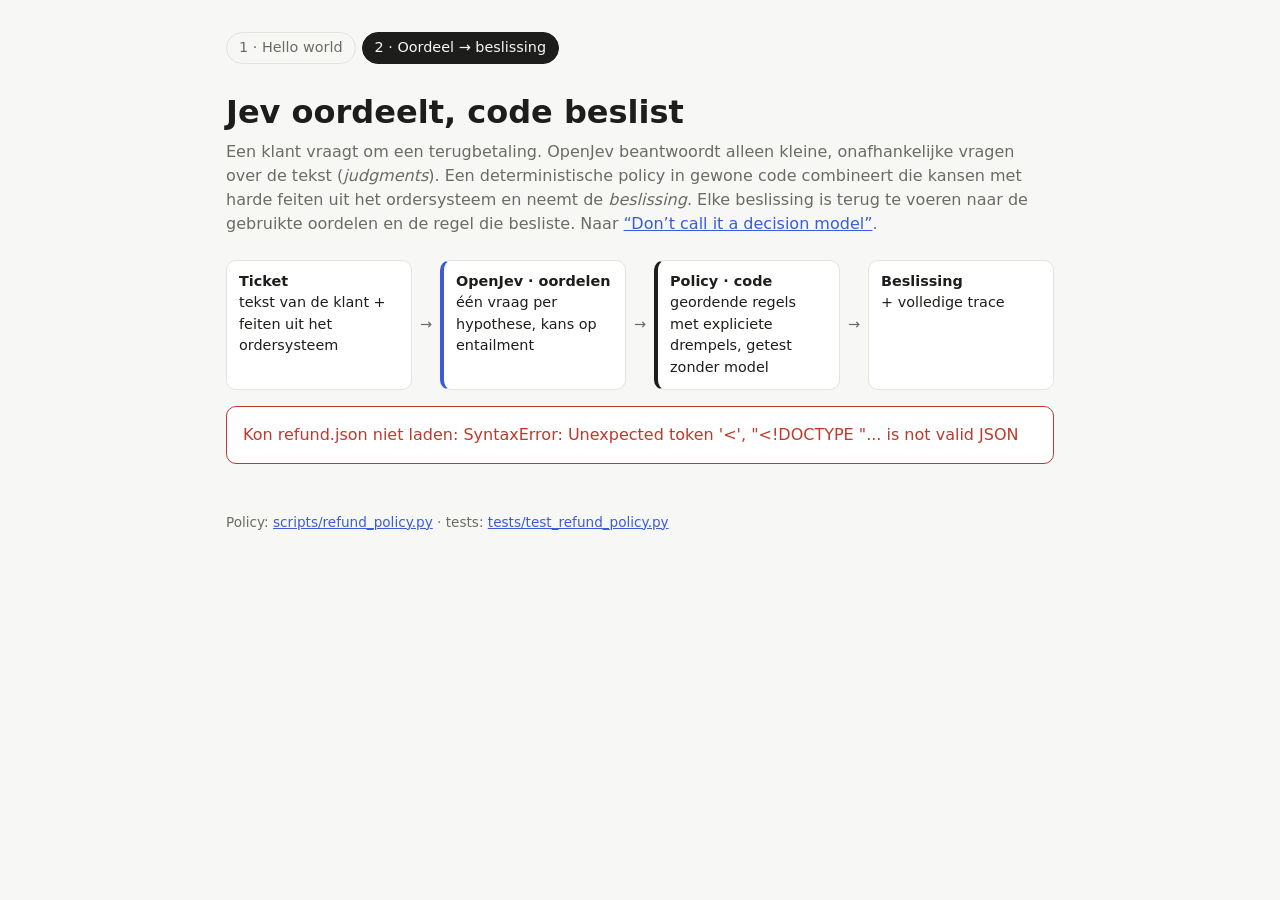
==== site/refund.html @ c5ee06b9 "Add demo 2: Jev judges, code decides (refund policy with trace) OpenJev answers atomic questions per" ====
<!doctype html>
<html lang="nl">
<head>
<meta charset="utf-8">
<meta name="viewport" content="width=device-width, initial-scale=1">
<title>Oordeel naar beslissing</title>
<link rel="stylesheet" href="style.css">
<style>
  :root { --warn: #b7791f; }
  @media (prefers-color-scheme: dark) { :root { --warn: #e0a84a; } }
  .flow { display: flex; align-items: stretch; gap: 8px; flex-wrap: wrap; margin: 8px 0 8px; }
  .flow > div { flex: 1 1 150px; background: var(--card); border: 1px solid var(--line);
                border-radius: 10px; padding: 10px 12px; font-size: .9rem; }
  .flow b { display: block; }
  .flow .ai { border-left: 4px solid var(--accent); }
  .flow .code { border-left: 4px solid var(--fg); }
  .flow .arrow { flex: 0 0 auto; border: 0; background: none; padding: 0; align-self: center;
                 color: var(--muted); }
  .step { font-size: .8rem; font-weight: 600; text-transform: uppercase; letter-spacing: .04em;
          color: var(--muted); margin: 16px 0 8px; }
  .ticket-head { display: flex; justify-content: space-between; gap: 12px; flex-wrap: wrap;
                 align-items: flex-start; }
  .ticket-text { margin: 0; font-weight: 500; flex: 1 1 300px; }
  .facts { display: flex; gap: 6px; flex-wrap: wrap; margin-top: 10px; }
  .jrow { display: grid; grid-template-columns: minmax(0, 1fr) auto; gap: 2px 12px; margin: 10px 0; }
  .jq { font-size: .9rem; }
  .jq code { font-size: .8rem; color: var(--muted); }
  .jv { font-variant-numeric: tabular-nums; font-size: .9rem; text-align: right; }
  .meter { grid-column: 1 / -1; position: relative; height: 10px; border-radius: 5px;
           background: var(--line); }
  .meter > span { position: absolute; left: 0; top: 0; bottom: 0; border-radius: 5px; }
  .meter i { position: absolute; top: -3px; bottom: -3px; width: 2px; background: var(--fg); opacity: .55; }
  .rules { list-style: none; padding: 0; margin: 0; font-size: .9rem; }
  .rules li { display: grid; grid-template-columns: 2.2em 1.6em minmax(0, 1fr); gap: 4px; padding: 5px 6px;
              border-radius: 6px; }
  .rules li.hit { background: color-mix(in srgb, var(--accent) 14%, transparent); font-weight: 500; }
  .rules li.skip { opacity: .45; }
  .rules .why { grid-column: 3; color: var(--muted); font-size: .82rem; font-weight: 400; }
  .decision { margin-top: 14px; padding-top: 12px; border-top: 1px solid var(--line); }
  table.params { border-collapse: collapse; font-size: .9rem; width: 100%; }
  table.params td { padding: 4px 8px; border-bottom: 1px solid var(--line); }
  table.params td:last-child { text-align: right; font-variant-numeric: tabular-nums; }
</style>
</head>
<body>
<main>
  <nav class="nav"><a href="./">1 · Hello world</a><a href="refund.html" aria-current="page">2 · Oordeel → beslissing</a></nav>
  <h1>Jev oordeelt, code beslist</h1>
  <p class="sub">Een klant vraagt om een terugbetaling. OpenJev beantwoordt alleen kleine, onafhankelijke
    vragen over de tekst (<i>judgments</i>). Een deterministische policy in gewone code combineert die
    kansen met harde feiten uit het ordersysteem en neemt de <i>beslissing</i>. Elke beslissing is terug
    te voeren naar de gebruikte oordelen en de regel die besliste.
    Naar <a href="https://typesafe.ai/blog/dont-call-it-a-decision-model">“Don’t call it a decision model”</a>.</p>

  <div class="flow" aria-label="Architectuur">
    <div><b>Ticket</b>tekst van de klant + feiten uit het ordersysteem</div>
    <div class="arrow" aria-hidden="true">→</div>
    <div class="ai"><b>OpenJev · oordelen</b>één vraag per hypothese, kans op entailment</div>
    <div class="arrow" aria-hidden="true">→</div>
    <div class="code"><b>Policy · code</b>geordende regels met expliciete drempels, getest zonder model</div>
    <div class="arrow" aria-hidden="true">→</div>
    <div><b>Beslissing</b>+ volledige trace</div>
  </div>

  <div class="meta" id="meta"></div>
  <div id="content"><div class="card">Resultaten laden…</div></div>

  <footer>Policy: <a href="https://github.com/MPParsley/hello-jev/blob/main/scripts/refund_policy.py">scripts/refund_policy.py</a> ·
    tests: <a href="https://github.com/MPParsley/hello-jev/blob/main/tests/test_refund_policy.py">tests/test_refund_policy.py</a></footer>
</main>
<script>
const OUTCOME_COLOR = {
  AUTO_REFUND: "var(--ent)", FORWARD_AGENT: "var(--accent)", HUMAN_REVIEW: "var(--warn)",
  ESCALATE_LEGAL: "var(--con)", NOT_A_REFUND: "var(--neu)",
};
const esc = s => String(s).replace(/[&<>"']/g, c => ({ "&": "&amp;", "<": "&lt;", ">": "&gt;", '"': "&quot;", "'": "&#39;" }[c]));
const pct = p => (p * 100).toFixed(1) + "%";
const chip = (k, v) => v == null ? "" : `<span class="chip">${k}: <b>${esc(v)}</b></span>`;
const eur = x => "€" + x.toFixed(2).replace(".", ",");

function verdict(id, p, t) {
  const yes = id === "legal_threat" ? t.legal_threshold : t.confident_yes;
  if (p >= yes) return ["ja", "var(--ent)"];
  if (p < t.confident_no) return ["nee", "var(--neu)"];
  return ["onzeker", "var(--warn)"];
}

function judgmentRow(id, j, t) {
  const [word, color] = verdict(id, j.p, t);
  const marks = id === "legal_threat" ? [t.legal_threshold] : [t.confident_no, t.confident_yes];
  return `<div class="jrow">
    <span class="jq">${esc(j.question)} <code>${id}</code></span>
    <span class="jv"><b style="color:${color}">${word}</b> · ${pct(j.p)}</span>
    <div class="meter" role="img" aria-label="${id} ${pct(j.p)}">
      <span style="width:${j.p * 100}%;background:${color}"></span>
      ${marks.map(m => `<i style="left:${m * 100}%" title="drempel ${pct(m)}"></i>`).join("")}
    </div></div>`;
}

function ticketCard(tk, t) {
  const decidedIdx = tk.trace.findIndex(r => r.rule === tk.decided_by);
  const rules = tk.trace.map((r, i) => {
    const cls = i === decidedIdx ? "hit" : i > decidedIdx ? "skip" : "";
    const mark = i > decidedIdx ? "–" : r.matched ? "✓" : "✗";
    return `<li class="${cls}"><span>${r.rule}</span><span aria-label="${i > decidedIdx ? "niet bereikt" : r.matched ? "voldaan" : "niet voldaan"}">${mark}</span>
      <span>${esc(r.description)}</span><span class="why">${esc(r.reason)}</span></li>`;
  }).join("");
  const f = tk.facts;
  return `<div class="card">
    <div class="ticket-head"><p class="ticket-text"><span class="nums">${tk.id}</span> “${esc(tk.text)}”</p>
      <span class="badge" style="background:${OUTCOME_COLOR[tk.outcome]}">${esc(tk.outcome_label)}</span></div>
    <div class="facts">${chip("bedrag", eur(f.order_amount_eur))}${chip("dagen sinds levering", f.days_since_delivery)}${chip("terugbetalingen 12 m", f.refunds_last_12_months)}</div>
    <div class="step">1 · Oordelen (OpenJev)</div>
    ${Object.entries(tk.judgments).map(([id, j]) => judgmentRow(id, j, t)).join("")}
    <div class="step">2 · Regels (code, eerste match beslist)</div>
    <ol class="rules">${rules}</ol>
    <div class="decision"><b>3 · Beslissing:</b> ${esc(tk.outcome_label)} <span class="nums">(regel ${tk.decided_by})</span></div>
  </div>`;
}

fetch("refund.json", { cache: "no-store" }).then(r => r.json()).then(d => {
  document.getElementById("meta").innerHTML =
    chip("model", d.model) + chip("checkpoint", d.checkpoint) +
    chip("inferentie", d.inference_seconds != null ? d.inference_seconds + " s" : null) +
    chip("gegenereerd", d.generated_at) +
    (d.run_url ? `<span class="chip"><a href="${esc(d.run_url)}">Actions-run</a></span>` : "");
  const el = document.getElementById("content");
  if (d.status !== "ok") {
    el.innerHTML = `<div class="card err"><b>De run is mislukt.</b>\n${esc(d.error || "onbekende fout")}</div>`;
    return;
  }
  const t = d.policy.thresholds;
  const counts = {};
  d.tickets.forEach(tk => counts[tk.outcome] = (counts[tk.outcome] || 0) + 1);
  let html = `<h2>Beslissingen</h2><div class="legend">` +
    Object.entries(d.policy.outcomes).map(([k, v]) =>
      `<span><i style="background:${OUTCOME_COLOR[k]}"></i>${esc(v)} (${counts[k] || 0})</span>`).join("") + `</div>`;
  html += d.tickets.map(tk => ticketCard(tk, t)).join("");
  html += `<h2>Policy-parameters</h2><div class="card"><table class="params">
    <tr><td>“ja” als P(entailment) ≥</td><td>${pct(t.confident_yes)}</td></tr>
    <tr><td>“nee” als P(entailment) &lt;</td><td>${pct(t.confident_no)}</td></tr>
    <tr><td>drempel juridische dreiging</td><td>${pct(t.legal_threshold)}</td></tr>
    <tr><td>maximum automatische terugbetaling</td><td>${eur(t.auto_refund_max_eur)}</td></tr>
    <tr><td>retourtermijn</td><td>${t.return_window_days} dagen</td></tr>
    <tr><td>garantietermijn (bij defect)</td><td>${t.warranty_days} dagen</td></tr>
    <tr><td>max. terugbetalingen per 12 maanden</td><td>${t.max_refunds_per_year - 1}</td></tr>
  </table></div>`;
  el.innerHTML = html;
}).catch(err => {
  document.getElementById("content").innerHTML =
    `<div class="card err">Kon refund.json niet laden: ${esc(err)}</div>`;
});
</script>
</body>
</html>
---- site/style.css ----
:root {
  --bg: #f7f7f5; --card: #ffffff; --fg: #1d1d1b; --muted: #6b6b66; --line: #e4e4df;
  --ent: #2e7d4f; --neu: #8a8a84; --con: #c0392b; --accent: #3b5bdb;
}
@media (prefers-color-scheme: dark) {
  :root {
    --bg: #141413; --card: #1e1e1c; --fg: #ecece8; --muted: #9a9a94; --line: #2f2f2c;
    --ent: #4caf7a; --neu: #8f8f88; --con: #e06655; --accent: #7c95f5;
  }
}
* { box-sizing: border-box; }
body { margin: 0; background: var(--bg); color: var(--fg);
       font: 16px/1.5 system-ui, -apple-system, "Segoe UI", sans-serif; }
main { max-width: 860px; margin: 0 auto; padding: 32px 16px 64px; }
h1 { font-size: 2rem; margin: 0 0 4px; }
h2 { font-size: 1.15rem; margin: 40px 0 12px; }
.sub { color: var(--muted); margin: 0 0 24px; }
.meta { display: flex; flex-wrap: wrap; gap: 8px; margin-bottom: 8px; }
.chip { background: var(--card); border: 1px solid var(--line); border-radius: 999px;
        padding: 2px 10px; font-size: .85rem; color: var(--muted); }
.chip b { color: var(--fg); font-weight: 600; }
.card { background: var(--card); border: 1px solid var(--line); border-radius: 10px;
        padding: 16px; margin-bottom: 12px; }
.premise { color: var(--muted); font-size: .9rem; margin: 0 0 4px; }
.hyp { margin: 0 0 12px; font-weight: 500; }
.row { display: flex; align-items: center; gap: 12px; flex-wrap: wrap; }
.badge { font-size: .8rem; font-weight: 600; padding: 2px 8px; border-radius: 6px;
         color: #fff; text-transform: uppercase; letter-spacing: .03em; }
.bar { flex: 1 1 240px; display: flex; height: 12px; border-radius: 6px; overflow: hidden;
       background: var(--line); min-width: 0; }
.bar span { display: block; height: 100%; }
.legend { display: flex; gap: 16px; font-size: .85rem; color: var(--muted); margin-bottom: 12px; flex-wrap: wrap; }
.legend i { display: inline-block; width: 10px; height: 10px; border-radius: 2px; margin-right: 6px; }
.nums { font-variant-numeric: tabular-nums; font-size: .85rem; color: var(--muted); }
ol.rank { padding-left: 20px; margin: 8px 0 0; }
ol.rank li { margin: 6px 0; }
.err { border-color: var(--con); color: var(--con); white-space: pre-wrap; }
a { color: var(--accent); }
footer { margin-top: 48px; color: var(--muted); font-size: .85rem; }
.nav { display: flex; gap: 6px; flex-wrap: wrap; margin-bottom: 24px; }
.nav a { text-decoration: none; padding: 4px 12px; border-radius: 999px; border: 1px solid var(--line);
         color: var(--muted); font-size: .9rem; }
.nav a[aria-current] { background: var(--fg); color: var(--bg); border-color: var(--fg); }
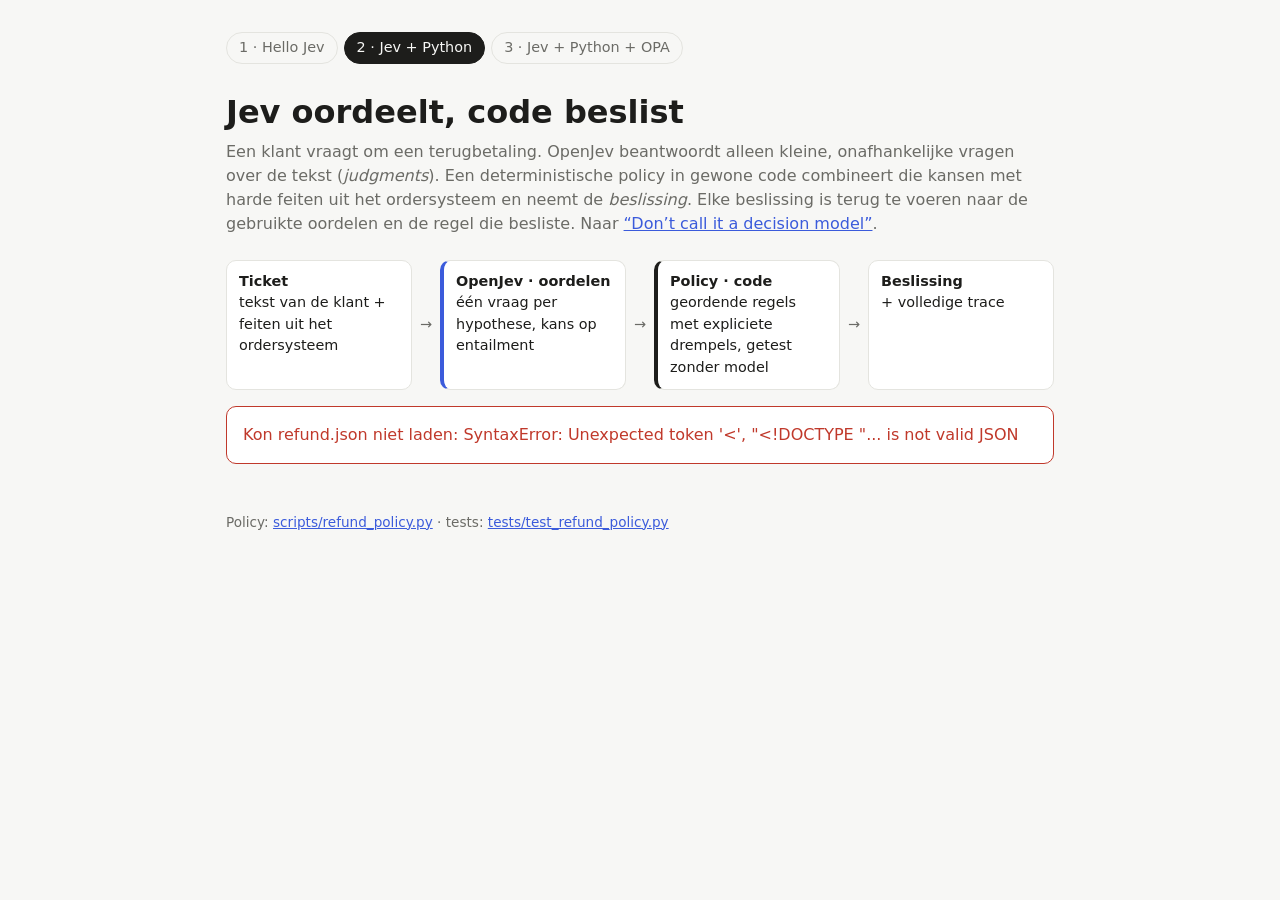
==== commit 4b4c3cff: "Add demo 3 (OPA guardrails) and lower the legal-threat threshold - Demo 2: legal_threat escalates fr" ====
--- a/site/refund.html
+++ b/site/refund.html
@@ -6,16 +6,6 @@
 <title>Oordeel naar beslissing</title>
 <link rel="stylesheet" href="style.css">
 <style>
-  :root { --warn: #b7791f; }
-  @media (prefers-color-scheme: dark) { :root { --warn: #e0a84a; } }
-  .flow { display: flex; align-items: stretch; gap: 8px; flex-wrap: wrap; margin: 8px 0 8px; }
-  .flow > div { flex: 1 1 150px; background: var(--card); border: 1px solid var(--line);
-                border-radius: 10px; padding: 10px 12px; font-size: .9rem; }
-  .flow b { display: block; }
-  .flow .ai { border-left: 4px solid var(--accent); }
-  .flow .code { border-left: 4px solid var(--fg); }
-  .flow .arrow { flex: 0 0 auto; border: 0; background: none; padding: 0; align-self: center;
-                 color: var(--muted); }
   .step { font-size: .8rem; font-weight: 600; text-transform: uppercase; letter-spacing: .04em;
           color: var(--muted); margin: 16px 0 8px; }
   .ticket-head { display: flex; justify-content: space-between; gap: 12px; flex-wrap: wrap;
@@ -44,7 +34,7 @@
 </head>
 <body>
 <main>
-  <nav class="nav"><a href="./">1 · Hello world</a><a href="refund.html" aria-current="page">2 · Oordeel → beslissing</a></nav>
+  <nav class="nav"><a href="./">1 · Hello Jev</a><a href="refund.html" aria-current="page">2 · Jev + Python</a><a href="guardrails.html">3 · Jev + Python + OPA</a></nav>
   <h1>Jev oordeelt, code beslist</h1>
   <p class="sub">Een klant vraagt om een terugbetaling. OpenJev beantwoordt alleen kleine, onafhankelijke
     vragen over de tekst (<i>judgments</i>). Een deterministische policy in gewone code combineert die
--- a/site/style.css
+++ b/site/style.css
@@ -41,3 +41,14 @@
 .nav a { text-decoration: none; padding: 4px 12px; border-radius: 999px; border: 1px solid var(--line);
          color: var(--muted); font-size: .9rem; }
 .nav a[aria-current] { background: var(--fg); color: var(--bg); border-color: var(--fg); }
+
+:root { --warn: #b7791f; }
+@media (prefers-color-scheme: dark) { :root { --warn: #e0a84a; } }
+.flow { display: flex; align-items: stretch; gap: 8px; flex-wrap: wrap; margin: 8px 0 8px; }
+.flow > div { flex: 1 1 150px; background: var(--card); border: 1px solid var(--line);
+              border-radius: 10px; padding: 10px 12px; font-size: .9rem; }
+.flow b { display: block; }
+.flow .ai { border-left: 4px solid var(--accent); }
+.flow .code { border-left: 4px solid var(--fg); }
+.flow .arrow { flex: 0 0 auto; border: 0; background: none; padding: 0; align-self: center;
+               color: var(--muted); }
